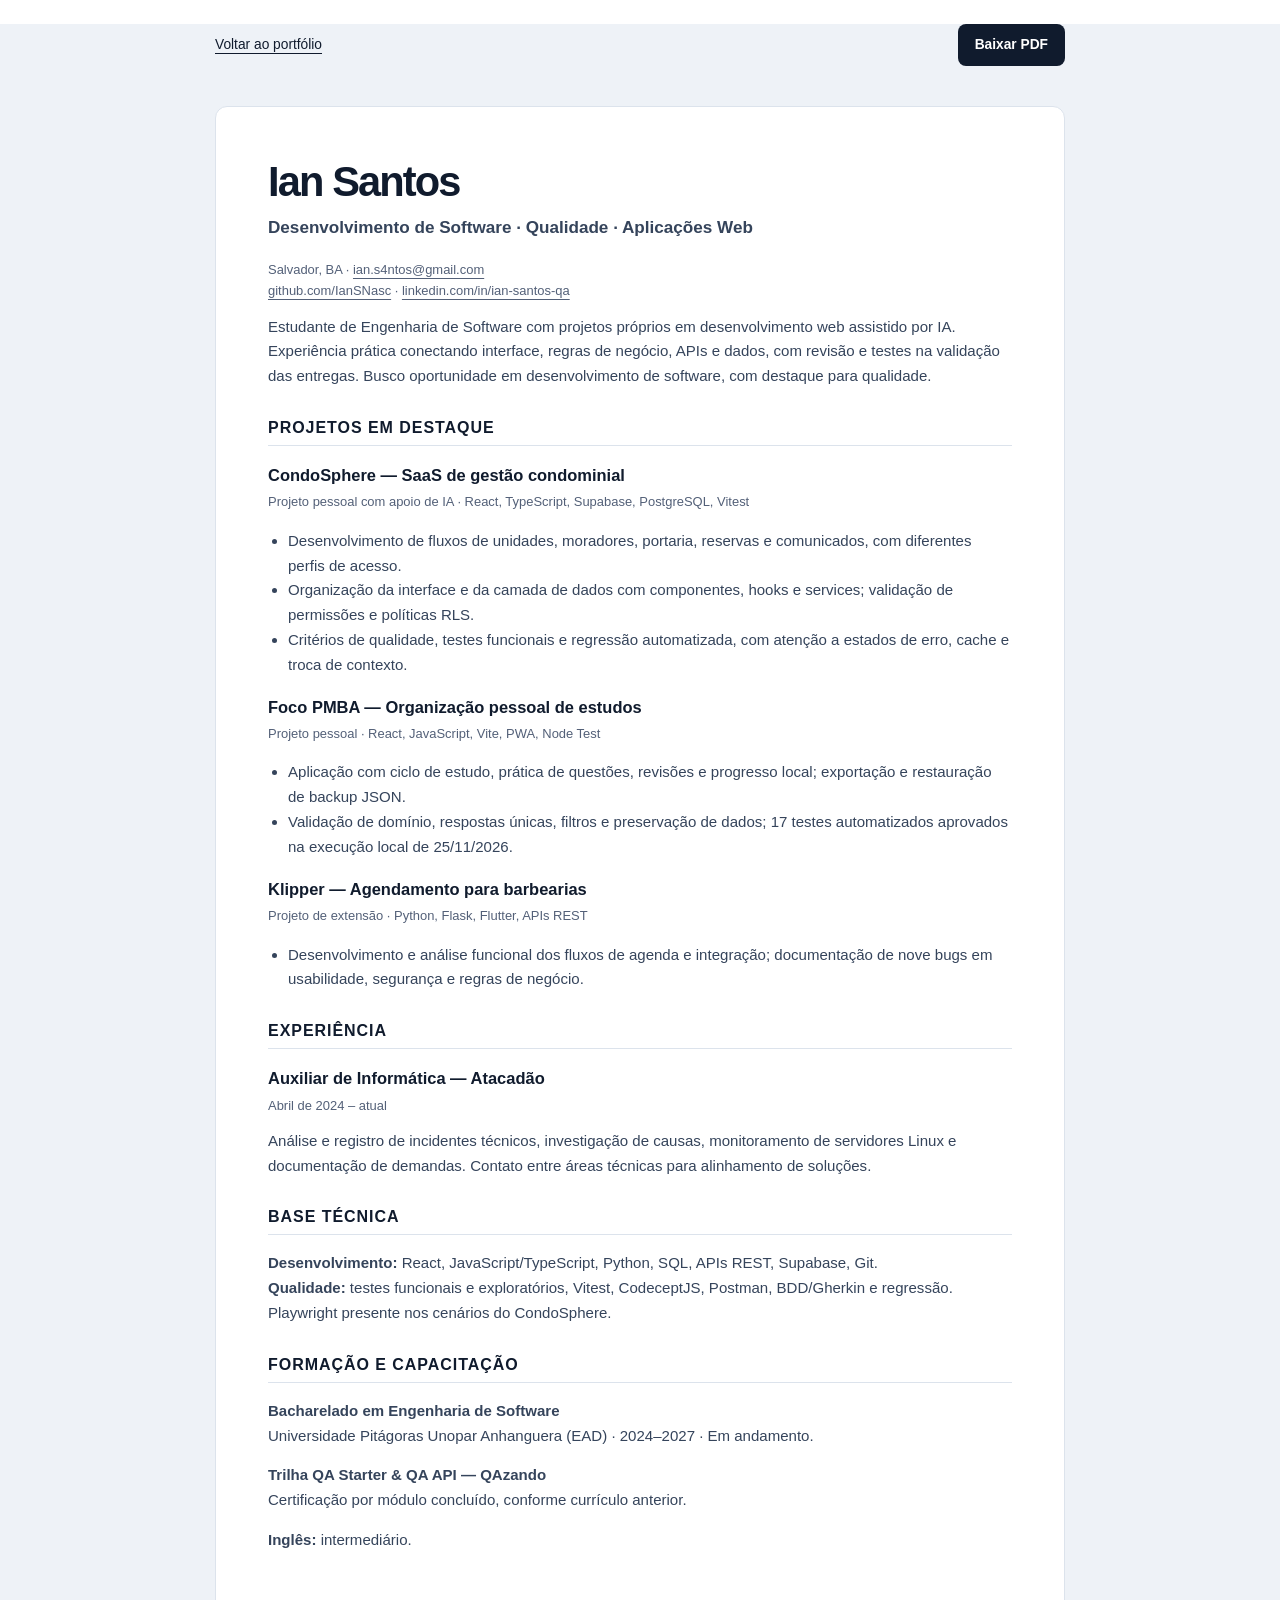
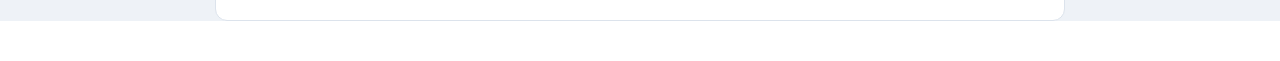
==== docs/cv/index.html @ d56ac664 "feat: apresenta desenvolvimento, projetos e demos locais no portfolio" ====
<!doctype html><html lang="pt-BR"><head><meta charset="utf-8"><meta name="viewport" content="width=device-width, initial-scale=1"><title>Ian Santos | Currículo de Desenvolvimento</title><meta name="description" content="Currículo de Ian Santos, estudante de Engenharia de Software com projetos próprios em desenvolvimento web e qualidade."><link rel="icon" href="../assets/favicon.svg"><link rel="stylesheet" href="../assets/site.css"><style>body{background:#eef2f7}.cv{max-width:850px;margin:40px auto;background:white;padding:52px;border:1px solid var(--line);border-radius:12px}.cv h1{font-size:2.6rem;margin-bottom:8px}.cv h2{font-size:1rem;letter-spacing:.06em;text-transform:uppercase;border-bottom:1px solid var(--line);padding-bottom:8px;margin:30px 0 16px}.cv h3{font-size:1.03rem;letter-spacing:0;margin:20px 0 7px}.cv p,.cv li{font-size:.94rem;color:#35445b}.cv ul{padding-left:20px}.cv .subtitle{font-weight:650;font-size:1.07rem}.cv .meta{font-size:.81rem;color:var(--muted)}.cv-nav{display:flex;justify-content:space-between;align-items:center;gap:20px;max-width:850px;margin:24px auto}.cv-nav a{font-size:.86rem}@media(max-width:760px){.cv{margin:20px;padding:28px 22px}.cv-nav{margin:20px}.cv h1{font-size:2.2rem}}@media print{body{background:white}.cv{border:0;margin:0;padding:0;max-width:none}.cv-nav{display:none}.cv p,.cv li{font-size:10pt}.cv h2{margin:18px 0 10px}.cv h3{margin-top:14px}.cv{page-break-inside:auto}}</style></head><body><nav class="cv-nav" aria-label="Navegação do currículo"><a href="../">Voltar ao portfólio</a><a class="button ink small" href="Ian-Santos-Desenvolvimento.pdf">Baixar PDF</a></nav><main class="cv"><h1>Ian Santos</h1><p class="subtitle">Desenvolvimento de Software · Qualidade · Aplicações Web</p><p class="meta">Salvador, BA · <a href="mailto:ian.s4ntos@gmail.com">ian.s4ntos@gmail.com</a><br><a href="https://github.com/IanSNasc">github.com/IanSNasc</a> · <a href="https://www.linkedin.com/in/ian-santos-qa">linkedin.com/in/ian-santos-qa</a></p><p>Estudante de Engenharia de Software com projetos próprios em desenvolvimento web assistido por IA. Experiência prática conectando interface, regras de negócio, APIs e dados, com revisão e testes na validação das entregas. Busco oportunidade em desenvolvimento de software, com destaque para qualidade.</p><h2>Projetos em destaque</h2><h3>CondoSphere — SaaS de gestão condominial</h3><p class="meta">Projeto pessoal com apoio de IA · React, TypeScript, Supabase, PostgreSQL, Vitest</p><ul><li>Desenvolvimento de fluxos de unidades, moradores, portaria, reservas e comunicados, com diferentes perfis de acesso.</li><li>Organização da interface e da camada de dados com componentes, hooks e services; validação de permissões e políticas RLS.</li><li>Critérios de qualidade, testes funcionais e regressão automatizada, com atenção a estados de erro, cache e troca de contexto.</li></ul><h3>Foco PMBA — Organização pessoal de estudos</h3><p class="meta">Projeto pessoal · React, JavaScript, Vite, PWA, Node Test</p><ul><li>Aplicação com ciclo de estudo, prática de questões, revisões e progresso local; exportação e restauração de backup JSON.</li><li>Validação de domínio, respostas únicas, filtros e preservação de dados; 17 testes automatizados aprovados na execução local de 25/11/2026.</li></ul><h3>Klipper — Agendamento para barbearias</h3><p class="meta">Projeto de extensão · Python, Flask, Flutter, APIs REST</p><ul><li>Desenvolvimento e análise funcional dos fluxos de agenda e integração; documentação de nove bugs em usabilidade, segurança e regras de negócio.</li></ul><h2>Experiência</h2><h3>Auxiliar de Informática — Atacadão</h3><p class="meta">Abril de 2024 – atual</p><p>Análise e registro de incidentes técnicos, investigação de causas, monitoramento de servidores Linux e documentação de demandas. Contato entre áreas técnicas para alinhamento de soluções.</p><h2>Base técnica</h2><p><strong>Desenvolvimento:</strong> React, JavaScript/TypeScript, Python, SQL, APIs REST, Supabase, Git.<br><strong>Qualidade:</strong> testes funcionais e exploratórios, Vitest, CodeceptJS, Postman, BDD/Gherkin e regressão. Playwright presente nos cenários do CondoSphere.</p><h2>Formação e capacitação</h2><p><strong>Bacharelado em Engenharia de Software</strong><br>Universidade Pitágoras Unopar Anhanguera (EAD) · 2024–2027 · Em andamento.</p><p><strong>Trilha QA Starter & QA API — QAzando</strong><br>Certificação por módulo concluído, conforme currículo anterior.</p><p><strong>Inglês:</strong> intermediário.</p></main></body></html>
---- docs/assets/site.css ----
@charset "UTF-8";
:root{--ink:#101b2d;--muted:#536078;--paper:#fff;--soft:#f3f6fa;--line:#dce3ec;--green:#bcf477;--blue:#294cc5;--radius:18px;font-family:Inter,"Segoe UI",Arial,sans-serif;color:var(--ink);background:var(--paper);font-synthesis:none}*{box-sizing:border-box}html{scroll-behavior:smooth;scroll-padding-top:100px}body{margin:0;font-size:16px;line-height:1.65}button,input,select,textarea{font:inherit}a{color:inherit;text-underline-offset:4px}button,a{-webkit-tap-highlight-color:transparent}button{cursor:pointer}a:focus-visible,button:focus-visible,input:focus-visible,select:focus-visible,textarea:focus-visible{outline:3px solid #6686ff;outline-offset:4px}h1,h2,h3,p{margin-top:0}h1,h2,h3{line-height:1.12;letter-spacing:-.045em}h2{font-size:clamp(2rem,3.5vw,3rem);font-weight:750}h3{font-size:1.65rem}.wrap{width:min(1160px,calc(100% - 72px));margin-inline:auto}.section{padding-block:100px}.skip{position:absolute;top:-100px;left:20px;background:var(--green);padding:12px;z-index:20}.skip:focus{top:10px}.site-header{padding:20px 36px;display:flex;align-items:center;gap:40px;justify-content:space-between;max-width:1440px;margin:auto;background:#fff}.brand{display:flex;gap:13px;text-decoration:none;align-items:center;font-weight:750;line-height:1.4}.monogram{font-size:2.1rem;font-weight:800;letter-spacing:-.1em;padding-right:4px}.monogram span{color:#507e25}.brand small{display:block;font: .64rem/1.8 Consolas,monospace;letter-spacing:.09em;font-weight:700}.site-header nav{display:flex;gap:28px;align-items:center}.site-header nav a{font-size:.9rem;text-decoration:none;font-weight:600}.site-header nav a:hover{color:var(--blue)}.button{display:inline-flex;align-items:center;justify-content:center;padding:13px 23px;min-height:48px;border-radius:8px;border:1px solid transparent;text-decoration:none;font-size:.92rem;font-weight:700;line-height:1.4;transition:transform .15s,background .15s;white-space:nowrap}.button:hover{transform:translateY(-2px)}.button.small{padding:10px 16px;min-height:42px}.button.primary{background:var(--green);color:var(--ink)}.button.primary:hover{background:#cdf89e}.button.ink{background:var(--ink);color:white}.button.outline{border-color:var(--line)}.button.dark-outline{border-color:#526079;color:#fff}.actions{display:flex;gap:20px;align-items:center;flex-wrap:wrap}.hero{background:var(--ink);color:white;overflow:hidden}.hero-grid{display:grid;grid-template-columns:1.05fr 1fr;gap:66px;align-items:center;padding-block:72px 75px}.eyebrow,.micro,.project-label,.art-kicker{font:700 .75rem/1.5 Consolas,"Courier New",monospace;letter-spacing:.11em;margin-bottom:20px;color:#4b6352}.eyebrow.light{color:var(--green)}.hero h1{font-size:clamp(3rem,5vw,4.5rem);line-height:1.03;margin-bottom:26px;font-weight:750}.hero h1 span{color:var(--green)}.hero-intro{color:#c4cedd;max-width:465px;font-size:1.08rem;line-height:1.7;margin-bottom:30px}.hero-footnote{font:.78rem/1.6 Consolas,monospace;color:#b7c3d5;margin:24px 0 0}.hero-showcase{position:relative;padding-top:25px}.showcase-caption,.showcase-bottom{display:flex;justify-content:space-between;gap:12px;font:.75rem/1.6 Consolas,monospace;letter-spacing:.05em;color:#b5c3d5;margin-bottom:12px}.showcase-bottom{margin-top:16px;align-items:center;letter-spacing:0}.showcase-bottom a{color:var(--green);font-family:"Segoe UI",Arial,sans-serif;font-size:.78rem;font-weight:650}.product-window{border:1px solid #425268;border-radius:14px;overflow:hidden;box-shadow:0 35px 60px #0004;background:#f5f7fb;color:var(--ink);transform:rotate(-1deg)}.window-bar{padding:16px 20px;display:flex;gap:10px;align-items:center;border-bottom:1px solid var(--line);background:#fff;font-size:.82rem}.product-symbol{display:grid;place-items:center;background:var(--ink);color:var(--green);width:27px;height:27px;border-radius:7px;font-weight:800}.window-label{margin-left:auto;font:.75rem Consolas,monospace;letter-spacing:.06em;color:var(--muted)}.product-body{display:grid;grid-template-columns:52px 1fr}.mini-nav{background:#fff;padding:24px 10px;display:flex;align-items:center;gap:22px;flex-direction:column;border-right:1px solid var(--line);color:#647088}.mini-nav span{width:30px;text-align:center}.mini-active{color:var(--blue);background:#e7edff;border-radius:5px}.product-main{padding:30px 23px}.product-main h2{font-size:1.65rem;margin-bottom:25px}.product-main .micro{font-size:.75rem;margin-bottom:10px;color:var(--muted)}.preview-stats{display:grid;grid-template-columns:repeat(3,1fr);gap:8px;margin-bottom:22px}.preview-stats div{padding:12px 8px;background:#fff;border:1px solid var(--line);border-radius:7px}.preview-stats span{font-size:.75rem;color:var(--muted);display:block}.preview-stats strong{font-size:.8rem;font-weight:700}.preview-row{display:flex;align-items:center;gap:9px;font-size:.75rem;background:#fff;border-radius:8px;padding:14px 10px;margin-bottom:9px;border:1px solid #e1e7ef}.preview-row small{display:block;color:var(--muted);font-size:.75rem}.line-icon{width:26px;height:30px;display:grid;place-items:center;color:var(--blue);font-size:1.1rem}.preview-row .status{margin-left:auto;background:#fff1d6;color:#7b5300;padding:2px 6px;border-radius:5px;font-size:.75rem}.tick{margin-left:auto;color:#3c702a}.preview-code{font:.75rem/1.9 Consolas,monospace;border-top:1px solid var(--line);margin-top:20px;padding-top:15px;color:var(--muted)}.preview-code span{color:#254baf}.stack-strip{display:flex;gap:24px;justify-content:center;font:.75rem Consolas,monospace;color:#bdc8d8;margin-top:42px}.intro-band{background:var(--soft);border-bottom:1px solid var(--line)}.intro-band>.wrap{display:flex;justify-content:space-between;align-items:center;padding-block:26px;gap:24px}.intro-band p{margin:0;font-size:.95rem;color:var(--muted);line-height:1.7}.intro-band strong{font-weight:650;color:var(--ink)}.intro-band span{font:.75rem Consolas,monospace;color:var(--muted)}.section-head{display:flex;justify-content:space-between;align-items:flex-end;gap:30px;margin-bottom:38px}.section-head h2{margin:0}.section-head p:not(.eyebrow){font-size:.92rem;color:var(--muted);margin-bottom:2px;line-height:1.7}.section-head .eyebrow{margin-bottom:16px}.featured-project{display:grid;grid-template-columns:1.2fr 1fr;background:var(--soft);border:1px solid var(--line);border-radius:var(--radius);overflow:hidden}.featured-copy{padding:42px}.featured-copy h3{font-size:2.3rem;margin-bottom:16px}.project-label{color:var(--blue);font-size:.75rem;margin-bottom:14px}.project-lead{font-size:1.55rem;line-height:1.35;letter-spacing:-.035em;font-weight:650;margin-bottom:20px}.featured-copy>p:not(.project-label):not(.project-lead):not(.project-note){color:var(--muted);font-size:.96rem}.tags{display:flex;gap:8px;flex-wrap:wrap;margin:24px 0}.tags span{font:.75rem/1.6 Consolas,monospace;border:1px solid #ccd6e3;border-radius:5px;padding:4px 8px;color:#374962;background:#fff}.text-button,.text-link{color:var(--ink);font-size:.86rem;font-weight:700;text-underline-offset:5px}.text-button{border:0;background:none;padding:12px 0;text-decoration:underline}.project-note{font-size:.76rem;line-height:1.7;color:var(--muted);margin:22px 0 0}.architecture{background:#e8eef4;padding:42px;display:flex;flex-direction:column;justify-content:center}.architecture .micro{text-align:center;font-size:.75rem;color:var(--muted);margin-bottom:25px}.arch-node{background:#fff;border:1px solid #c6d2df;border-radius:10px;padding:17px 20px}.arch-node small{font:.75rem Consolas,monospace;letter-spacing:.08em;color:var(--muted);display:block;margin-bottom:6px}.arch-node strong{display:block;font-size:.94rem}.arch-node span{display:block;font-size:.75rem;color:var(--muted);margin-top:4px}.arch-node.accent{background:var(--ink);color:white;border-color:var(--ink)}.arch-node.accent small{color:var(--green)}.arch-node.accent span{color:#c4cedb}.connector{height:18px;border-left:1px dashed #8091ab;align-self:center}.architecture-note{font-size:.75rem;line-height:1.7;color:var(--muted);text-align:center;margin:22px 0 0}.project-grid{display:grid;grid-template-columns:1fr 1fr;gap:26px;margin-top:26px}.project-card{border:1px solid var(--line);border-radius:var(--radius);overflow:hidden;display:flex;flex-direction:column}.project-art{height:250px;padding:27px 32px;position:relative;overflow:hidden}.art-kicker{display:block;color:inherit;font-size:.75rem;margin-bottom:14px}.project-art>strong{font-size:1.95rem;letter-spacing:-.04em;line-height:1.15;display:block;position:relative;z-index:1}.pmba-art{background:#dce7ff;color:#153b91}.klipper-art{background:#e7eddf;color:#33422a}.art-footer{position:absolute;bottom:24px;font:.75rem Consolas,monospace;letter-spacing:.05em}.study-chart{position:absolute;right:35px;bottom:44px;height:120px;display:flex;align-items:end;gap:8px;transform:rotate(-7deg);opacity:.5}.study-chart i{width:21px;background:#7197e8;border-radius:5px 5px 0 0}.study-chart i:nth-child(1){height:30%}.study-chart i:nth-child(2){height:42%}.study-chart i:nth-child(3){height:34%}.study-chart i:nth-child(4){height:60%}.study-chart i:nth-child(5){height:52%}.study-chart i:nth-child(6){height:75%}.study-chart i:nth-child(7){height:100%;background:#294cc5}.schedule{position:absolute;right:-24px;bottom:45px;display:grid;grid-template-columns:auto auto;gap:8px 18px;padding:18px;background:#fff9;border:1px solid #bccbb8;border-radius:8px;transform:rotate(-8deg);font:.75rem Consolas,monospace}.schedule b{font-weight:normal;border-left:3px solid #5d7948;padding-left:12px}.card-content{padding:30px;display:flex;flex-direction:column;flex:1}.card-content h3{margin-bottom:14px}.card-content>p:not(.project-label){font-size:.94rem;color:var(--muted);margin-bottom:0}.card-links{display:flex;justify-content:space-between;align-items:center;gap:16px;flex-wrap:wrap;margin-top:auto;padding-top:0}.card-links a,.card-links button{font-size:.84rem;font-weight:700}.card-links button{border:0;background:none;padding:12px 0;text-decoration:underline}.card-content>small{display:block;font-size:.75rem;line-height:1.65;color:var(--muted);border-top:1px solid var(--line);padding-top:16px;margin-top:16px}.quality-section{background:var(--ink);color:#fff;padding:85px 0}.quality-section .section-head p:not(.eyebrow){color:#bdc8d9}.quality-grid{display:grid;grid-template-columns:repeat(3,1fr);gap:40px;margin:50px 0}.quality-grid article{border-top:1px solid #42516b;padding-top:25px}.quality-symbol{font:1.7rem Consolas,monospace;color:var(--green);display:block;margin-bottom:25px}.quality-grid h3{font-size:1.4rem;margin-bottom:18px}.quality-grid p{color:#c0ccdc;font-size:.91rem;line-height:1.8}.link-light{border:0;background:none;color:var(--green);font-weight:650;font-size:.83rem;padding:8px 0;text-decoration:underline;text-underline-offset:5px}.archive-line{display:flex;gap:25px;justify-content:space-between;border-top:1px solid #42516b;padding-top:24px;font-size:.78rem;color:#bfcbdb}.archive-line a{white-space:nowrap;color:#fff}.process-section{display:grid;grid-template-columns:1fr 1fr;gap:100px}.section-description{font-size:1.03rem;color:var(--muted);max-width:440px}.process-note{font-size:.78rem;color:var(--muted);border-left:2px solid #aec77b;padding-left:16px;margin-top:30px;max-width:420px}.process-list{list-style:none;padding:0;margin:0}.process-list li{border-top:1px solid var(--line);padding:22px 0}.process-list li:first-child{padding-top:0;border:0}.process-list span{font:.75rem Consolas,monospace;color:var(--blue);letter-spacing:.08em;display:block;margin-bottom:9px}.process-list strong{font-size:1.04rem;line-height:1.5;display:block}.process-list p{font-size:.87rem;line-height:1.7;color:var(--muted);margin:8px 0 0}.about-section{background:var(--soft);padding:80px 0;border-top:1px solid var(--line);border-bottom:1px solid var(--line)}.about-grid{display:grid;grid-template-columns:1fr 1fr;gap:100px}.about-grid h2{font-size:3rem;margin-bottom:18px}.about-lead{font-size:1.4rem;font-weight:650;line-height:1.4}.about-grid p:not(.eyebrow):not(.about-lead){color:var(--muted);font-size:.93rem}.about-details>div{border-bottom:1px solid var(--line);padding:18px 0}.about-details>div:first-child{padding-top:0}.about-details span{font:.75rem Consolas,monospace;letter-spacing:.08em;color:var(--muted);display:block;margin-bottom:10px}.about-details strong{font-size:1rem}.about-details p{margin:8px 0 0}.contact-section{padding-block:100px;text-align:center}.contact-section h2{font-size:clamp(2rem,4vw,3.4rem)}.contact-section>p:not(.eyebrow){max-width:530px;margin-inline:auto;color:var(--muted)}.contact-section .actions{justify-content:center;margin-top:30px}.site-footer{padding-block:27px;border-top:1px solid var(--line);display:flex;gap:20px;justify-content:space-between;color:var(--muted);font-size:.75rem}dialog{border:1px solid var(--line);border-radius:16px;max-width:800px;width:calc(100% - 40px);max-height:85vh;padding:30px 36px;color:var(--ink);box-shadow:0 20px 90px #0004}dialog::backdrop{background:#0c1729b8;backdrop-filter:blur(4px)}.dialog-head{display:flex;justify-content:space-between;gap:20px;align-items:center;border-bottom:1px solid var(--line);padding-bottom:15px;margin-bottom:28px}.dialog-head .eyebrow{margin:0;font-size:.75rem}.dialog-head button{background:var(--soft);border:1px solid var(--line);border-radius:6px;padding:7px 12px;font-size:.85rem;white-space:nowrap}#case-content h2{font-size:2.1rem}#case-content h3{font-size:1.2rem;margin-top:28px;letter-spacing:-.025em}#case-content p,#case-content li{color:var(--muted);font-size:.94rem}#case-content ul{padding-left:22px}#case-content code{font:.8rem Consolas,monospace;overflow-wrap:anywhere;color:var(--ink)}.evidence-callout{padding:18px;border-left:3px solid #5b8b33;background:var(--soft);border-radius:6px}.evidence-callout strong{color:var(--ink)}body:has(dialog[open]){overflow:hidden}
@media(min-width:1500px){.hero-grid{padding-block:90px}.hero h1{font-size:4.7rem}}
@media(max-width:1000px){.site-header{padding:18px 24px;gap:20px}.brand small{font-size:.75rem}.site-header nav{gap:18px}.hero-grid{gap:35px}.hero h1{font-size:3.6rem}.product-main{padding:24px 15px}.window-bar{padding:13px}.window-label{font-size:.75rem}.featured-copy,.architecture{padding:30px}.process-section,.about-grid{gap:55px}.showcase-bottom{flex-direction:column;align-items:start}.stack-strip{gap:16px}.schedule{opacity:.55}.study-chart{opacity:.3}.quality-grid{gap:28px}}
@media(max-width:760px){.wrap{width:calc(100% - 40px)}.site-header{padding:16px 20px;flex-wrap:wrap;gap:15px}.brand{font-size:.95rem}.brand small{font-size:.75rem}.site-header nav{order:3;justify-content:space-between;width:100%;border-top:1px solid var(--line);padding-top:12px;gap:10px}.site-header nav a{font-size:.82rem}.header-cta{font-size:.75rem!important;padding:9px 12px!important}.hero-grid{grid-template-columns:1fr;padding-block:45px;gap:25px}.hero h1{font-size:clamp(2.8rem,10vw,4rem)}.hero-intro{font-size:1rem}.hero-showcase{max-width:500px;width:100%;margin-inline:auto}.product-window{transform:none}.product-main{padding:24px}.product-main h2{font-size:1.8rem}.window-label{font-size:.75rem}.preview-row{font-size:.75rem}.preview-row small{font-size:.75rem}.preview-row .status{font-size:.75rem}.preview-stats span{font-size:.75rem}.preview-stats strong{font-size:.85rem}.showcase-bottom{flex-direction:row;font-size:.75rem;align-items:center}.stack-strip{margin-top:24px}.intro-band>.wrap{align-items:start;flex-direction:column;gap:15px;padding-block:24px}.intro-band span{font-size:.75rem}.section{padding-block:65px}.section-head{flex-direction:column;align-items:start;gap:20px;margin-bottom:28px}.section-head p:not(.eyebrow){font-size:.88rem}.section-head br{display:none}.featured-project,.project-grid,.quality-grid,.process-section,.about-grid{grid-template-columns:1fr}.featured-copy{padding:28px 24px}.featured-copy h3{font-size:2.1rem}.project-lead{font-size:1.35rem}.architecture{padding:30px 24px}.architecture .arch-node{max-width:400px;width:100%;align-self:center}.project-grid{gap:24px}.project-art{height:230px}.card-content{padding:25px}.quality-section{padding-block:65px}.quality-grid{gap:32px;margin-block:35px}.quality-symbol{margin-bottom:16px}.quality-grid h3{margin-bottom:12px}.archive-line{flex-direction:column;gap:12px}.archive-line a{white-space:normal}.process-section{gap:35px}.about-section{padding-block:60px}.about-grid{gap:40px}.about-details>div:last-child{border:0}.contact-section{padding-block:65px}.site-footer{flex-direction:column;gap:7px;padding-block:24px}.site-footer span:nth-child(2){display:none}dialog{padding:22px;max-height:88vh}.dialog-head{gap:10px}.dialog-head .eyebrow{font-size:.75rem}#case-content h2{font-size:1.75rem}}
@media(prefers-reduced-motion:reduce){html{scroll-behavior:auto}.button{transition:none}.button:hover{transform:none}}
@media print{.site-header nav,.header-cta,.hero-showcase,.actions,dialog{display:none}.hero,.quality-section{background:white;color:var(--ink)}.hero h1 span{color:var(--ink)}.hero-intro,.quality-grid p{color:var(--muted)}.hero-grid{display:block}.section,.quality-section,.about-section,.contact-section{padding-block:30px}.featured-project,.project-card,.quality-grid article{break-inside:avoid}.site-footer{display:none}}
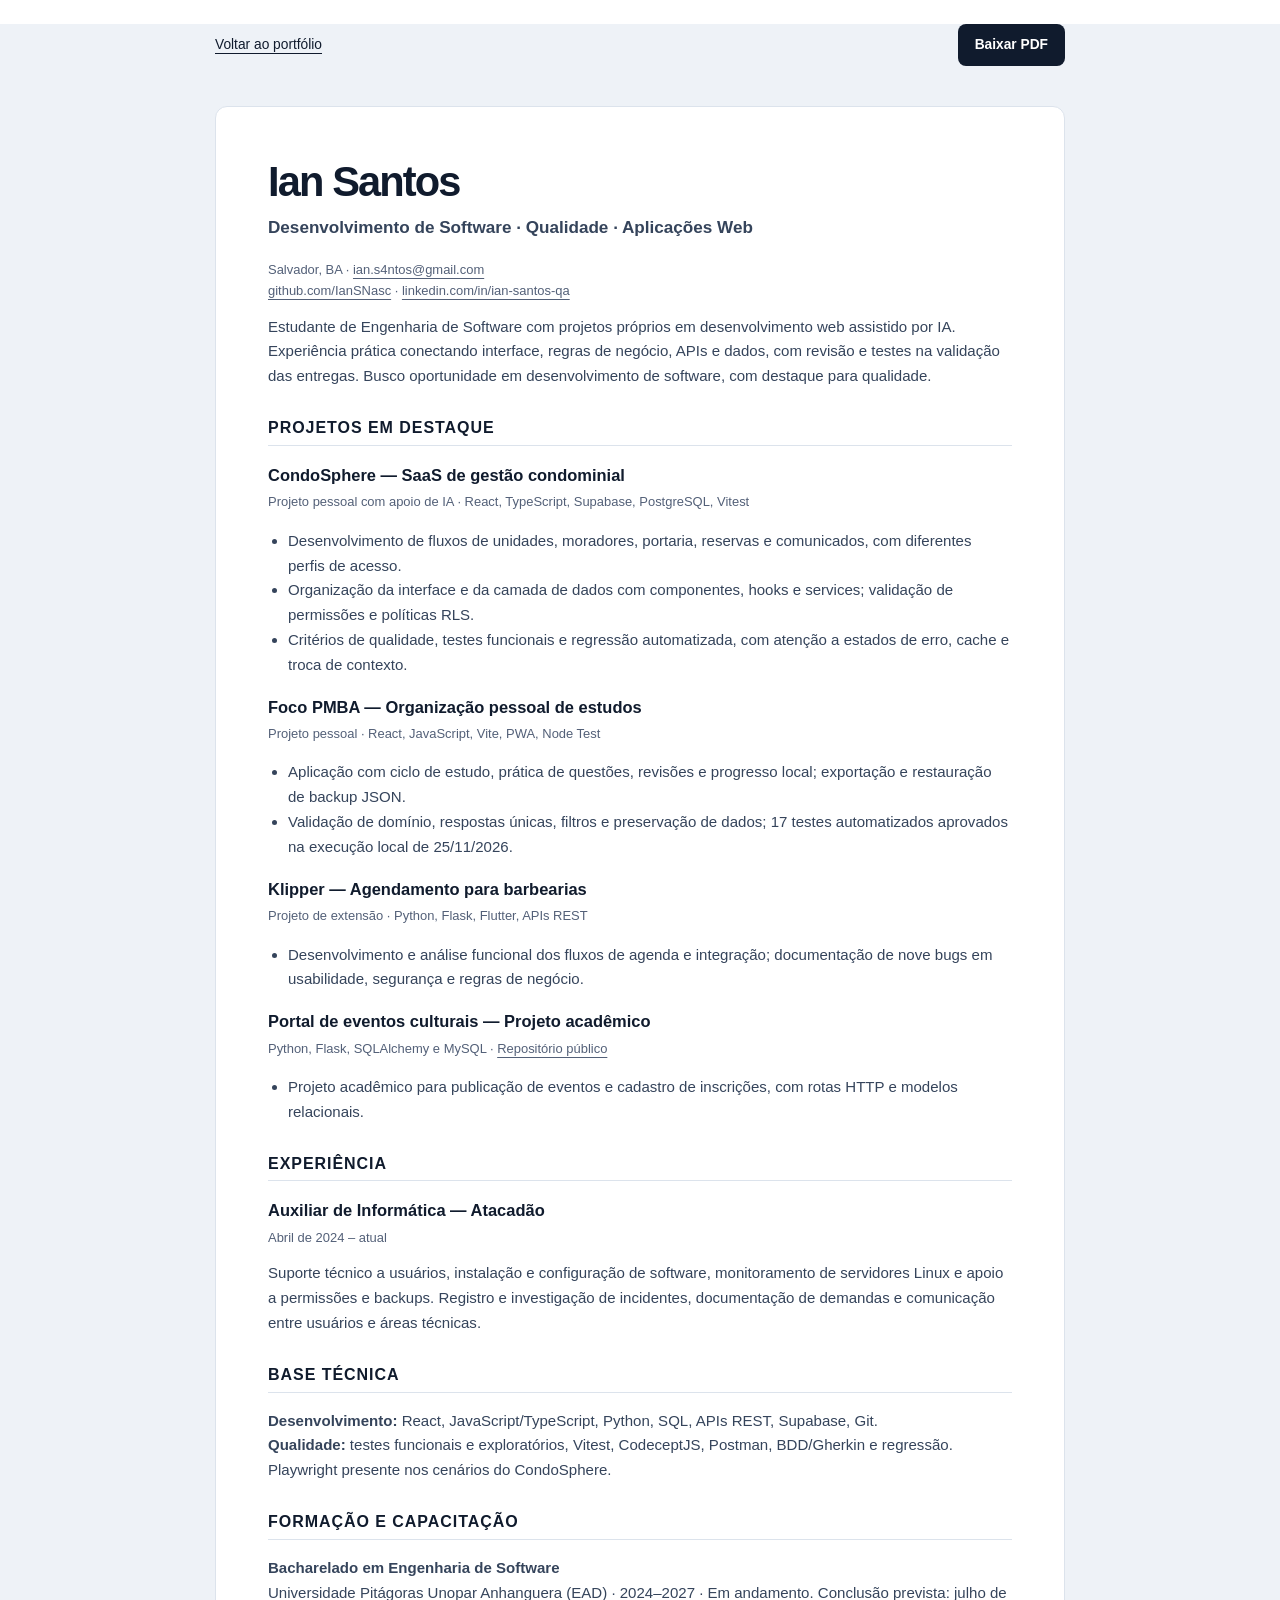
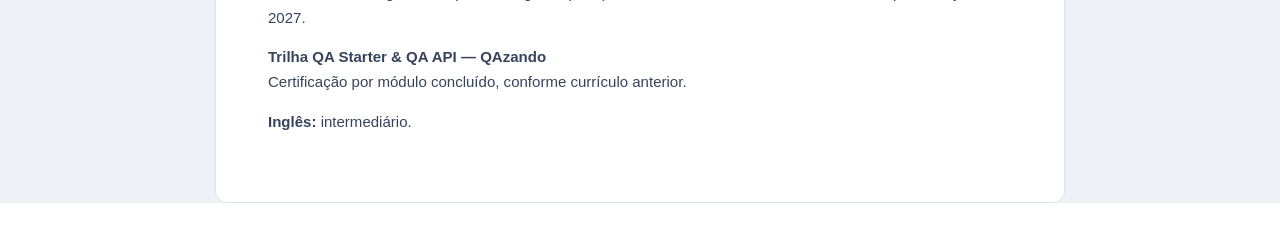
==== commit 13e220fe: "docs: consolida curriculos e inclui projeto academico Flask" ====
--- a/docs/cv/index.html
+++ b/docs/cv/index.html
@@ -1 +1 @@
-<!doctype html><html lang="pt-BR"><head><meta charset="utf-8"><meta name="viewport" content="width=device-width, initial-scale=1"><title>Ian Santos | Currículo de Desenvolvimento</title><meta name="description" content="Currículo de Ian Santos, estudante de Engenharia de Software com projetos próprios em desenvolvimento web e qualidade."><link rel="icon" href="../assets/favicon.svg"><link rel="stylesheet" href="../assets/site.css"><style>body{background:#eef2f7}.cv{max-width:850px;margin:40px auto;background:white;padding:52px;border:1px solid var(--line);border-radius:12px}.cv h1{font-size:2.6rem;margin-bottom:8px}.cv h2{font-size:1rem;letter-spacing:.06em;text-transform:uppercase;border-bottom:1px solid var(--line);padding-bottom:8px;margin:30px 0 16px}.cv h3{font-size:1.03rem;letter-spacing:0;margin:20px 0 7px}.cv p,.cv li{font-size:.94rem;color:#35445b}.cv ul{padding-left:20px}.cv .subtitle{font-weight:650;font-size:1.07rem}.cv .meta{font-size:.81rem;color:var(--muted)}.cv-nav{display:flex;justify-content:space-between;align-items:center;gap:20px;max-width:850px;margin:24px auto}.cv-nav a{font-size:.86rem}@media(max-width:760px){.cv{margin:20px;padding:28px 22px}.cv-nav{margin:20px}.cv h1{font-size:2.2rem}}@media print{body{background:white}.cv{border:0;margin:0;padding:0;max-width:none}.cv-nav{display:none}.cv p,.cv li{font-size:10pt}.cv h2{margin:18px 0 10px}.cv h3{margin-top:14px}.cv{page-break-inside:auto}}</style></head><body><nav class="cv-nav" aria-label="Navegação do currículo"><a href="../">Voltar ao portfólio</a><a class="button ink small" href="Ian-Santos-Desenvolvimento.pdf">Baixar PDF</a></nav><main class="cv"><h1>Ian Santos</h1><p class="subtitle">Desenvolvimento de Software · Qualidade · Aplicações Web</p><p class="meta">Salvador, BA · <a href="mailto:ian.s4ntos@gmail.com">ian.s4ntos@gmail.com</a><br><a href="https://github.com/IanSNasc">github.com/IanSNasc</a> · <a href="https://www.linkedin.com/in/ian-santos-qa">linkedin.com/in/ian-santos-qa</a></p><p>Estudante de Engenharia de Software com projetos próprios em desenvolvimento web assistido por IA. Experiência prática conectando interface, regras de negócio, APIs e dados, com revisão e testes na validação das entregas. Busco oportunidade em desenvolvimento de software, com destaque para qualidade.</p><h2>Projetos em destaque</h2><h3>CondoSphere — SaaS de gestão condominial</h3><p class="meta">Projeto pessoal com apoio de IA · React, TypeScript, Supabase, PostgreSQL, Vitest</p><ul><li>Desenvolvimento de fluxos de unidades, moradores, portaria, reservas e comunicados, com diferentes perfis de acesso.</li><li>Organização da interface e da camada de dados com componentes, hooks e services; validação de permissões e políticas RLS.</li><li>Critérios de qualidade, testes funcionais e regressão automatizada, com atenção a estados de erro, cache e troca de contexto.</li></ul><h3>Foco PMBA — Organização pessoal de estudos</h3><p class="meta">Projeto pessoal · React, JavaScript, Vite, PWA, Node Test</p><ul><li>Aplicação com ciclo de estudo, prática de questões, revisões e progresso local; exportação e restauração de backup JSON.</li><li>Validação de domínio, respostas únicas, filtros e preservação de dados; 17 testes automatizados aprovados na execução local de 25/11/2026.</li></ul><h3>Klipper — Agendamento para barbearias</h3><p class="meta">Projeto de extensão · Python, Flask, Flutter, APIs REST</p><ul><li>Desenvolvimento e análise funcional dos fluxos de agenda e integração; documentação de nove bugs em usabilidade, segurança e regras de negócio.</li></ul><h2>Experiência</h2><h3>Auxiliar de Informática — Atacadão</h3><p class="meta">Abril de 2024 – atual</p><p>Análise e registro de incidentes técnicos, investigação de causas, monitoramento de servidores Linux e documentação de demandas. Contato entre áreas técnicas para alinhamento de soluções.</p><h2>Base técnica</h2><p><strong>Desenvolvimento:</strong> React, JavaScript/TypeScript, Python, SQL, APIs REST, Supabase, Git.<br><strong>Qualidade:</strong> testes funcionais e exploratórios, Vitest, CodeceptJS, Postman, BDD/Gherkin e regressão. Playwright presente nos cenários do CondoSphere.</p><h2>Formação e capacitação</h2><p><strong>Bacharelado em Engenharia de Software</strong><br>Universidade Pitágoras Unopar Anhanguera (EAD) · 2024–2027 · Em andamento.</p><p><strong>Trilha QA Starter & QA API — QAzando</strong><br>Certificação por módulo concluído, conforme currículo anterior.</p><p><strong>Inglês:</strong> intermediário.</p></main></body></html>
+<!doctype html><html lang="pt-BR"><head><meta charset="utf-8"><meta name="viewport" content="width=device-width, initial-scale=1"><title>Ian Santos | Currículo de Desenvolvimento</title><meta name="description" content="Currículo de Ian Santos, estudante de Engenharia de Software com projetos próprios em desenvolvimento web e qualidade."><link rel="icon" href="../assets/favicon.svg"><link rel="stylesheet" href="../assets/site.css"><style>body{background:#eef2f7}.cv{max-width:850px;margin:40px auto;background:white;padding:52px;border:1px solid var(--line);border-radius:12px}.cv h1{font-size:2.6rem;margin-bottom:8px}.cv h2{font-size:1rem;letter-spacing:.06em;text-transform:uppercase;border-bottom:1px solid var(--line);padding-bottom:8px;margin:30px 0 16px}.cv h3{font-size:1.03rem;letter-spacing:0;margin:20px 0 7px}.cv p,.cv li{font-size:.94rem;color:#35445b}.cv ul{padding-left:20px}.cv .subtitle{font-weight:650;font-size:1.07rem}.cv .meta{font-size:.81rem;color:var(--muted)}.cv-nav{display:flex;justify-content:space-between;align-items:center;gap:20px;max-width:850px;margin:24px auto}.cv-nav a{font-size:.86rem}@media(max-width:760px){.cv{margin:20px;padding:28px 22px}.cv-nav{margin:20px}.cv h1{font-size:2.2rem}}@media print{body{background:white}.cv{border:0;margin:0;padding:0;max-width:none}.cv-nav{display:none}.cv p,.cv li{font-size:10pt}.cv h2{margin:18px 0 10px}.cv h3{margin-top:14px}.cv{page-break-inside:auto}}</style></head><body><nav class="cv-nav" aria-label="Navegação do currículo"><a href="../">Voltar ao portfólio</a><a class="button ink small" href="Ian-Santos-Desenvolvimento.pdf">Baixar PDF</a></nav><main class="cv"><h1>Ian Santos</h1><p class="subtitle">Desenvolvimento de Software · Qualidade · Aplicações Web</p><p class="meta">Salvador, BA · <a href="mailto:ian.s4ntos@gmail.com">ian.s4ntos@gmail.com</a><br><a href="https://github.com/IanSNasc">github.com/IanSNasc</a> · <a href="https://www.linkedin.com/in/ian-santos-qa">linkedin.com/in/ian-santos-qa</a></p><p>Estudante de Engenharia de Software com projetos próprios em desenvolvimento web assistido por IA. Experiência prática conectando interface, regras de negócio, APIs e dados, com revisão e testes na validação das entregas. Busco oportunidade em desenvolvimento de software, com destaque para qualidade.</p><h2>Projetos em destaque</h2><h3>CondoSphere — SaaS de gestão condominial</h3><p class="meta">Projeto pessoal com apoio de IA · React, TypeScript, Supabase, PostgreSQL, Vitest</p><ul><li>Desenvolvimento de fluxos de unidades, moradores, portaria, reservas e comunicados, com diferentes perfis de acesso.</li><li>Organização da interface e da camada de dados com componentes, hooks e services; validação de permissões e políticas RLS.</li><li>Critérios de qualidade, testes funcionais e regressão automatizada, com atenção a estados de erro, cache e troca de contexto.</li></ul><h3>Foco PMBA — Organização pessoal de estudos</h3><p class="meta">Projeto pessoal · React, JavaScript, Vite, PWA, Node Test</p><ul><li>Aplicação com ciclo de estudo, prática de questões, revisões e progresso local; exportação e restauração de backup JSON.</li><li>Validação de domínio, respostas únicas, filtros e preservação de dados; 17 testes automatizados aprovados na execução local de 25/11/2026.</li></ul><h3>Klipper — Agendamento para barbearias</h3><p class="meta">Projeto de extensão · Python, Flask, Flutter, APIs REST</p><ul><li>Desenvolvimento e análise funcional dos fluxos de agenda e integração; documentação de nove bugs em usabilidade, segurança e regras de negócio.</li></ul><h3>Portal de eventos culturais — Projeto acadêmico</h3><p class="meta">Python, Flask, SQLAlchemy e MySQL · <a href="https://github.com/IanSNasc/meu-projeto-flask">Repositório público</a></p><ul><li>Projeto acadêmico para publicação de eventos e cadastro de inscrições, com rotas HTTP e modelos relacionais.</li></ul><h2>Experiência</h2><h3>Auxiliar de Informática — Atacadão</h3><p class="meta">Abril de 2024 – atual</p><p>Suporte técnico a usuários, instalação e configuração de software, monitoramento de servidores Linux e apoio a permissões e backups. Registro e investigação de incidentes, documentação de demandas e comunicação entre usuários e áreas técnicas.</p><h2>Base técnica</h2><p><strong>Desenvolvimento:</strong> React, JavaScript/TypeScript, Python, SQL, APIs REST, Supabase, Git.<br><strong>Qualidade:</strong> testes funcionais e exploratórios, Vitest, CodeceptJS, Postman, BDD/Gherkin e regressão. Playwright presente nos cenários do CondoSphere.</p><h2>Formação e capacitação</h2><p><strong>Bacharelado em Engenharia de Software</strong><br>Universidade Pitágoras Unopar Anhanguera (EAD) · 2024–2027 · Em andamento. Conclusão prevista: julho de 2027.</p><p><strong>Trilha QA Starter & QA API — QAzando</strong><br>Certificação por módulo concluído, conforme currículo anterior.</p><p><strong>Inglês:</strong> intermediário.</p></main></body></html>
